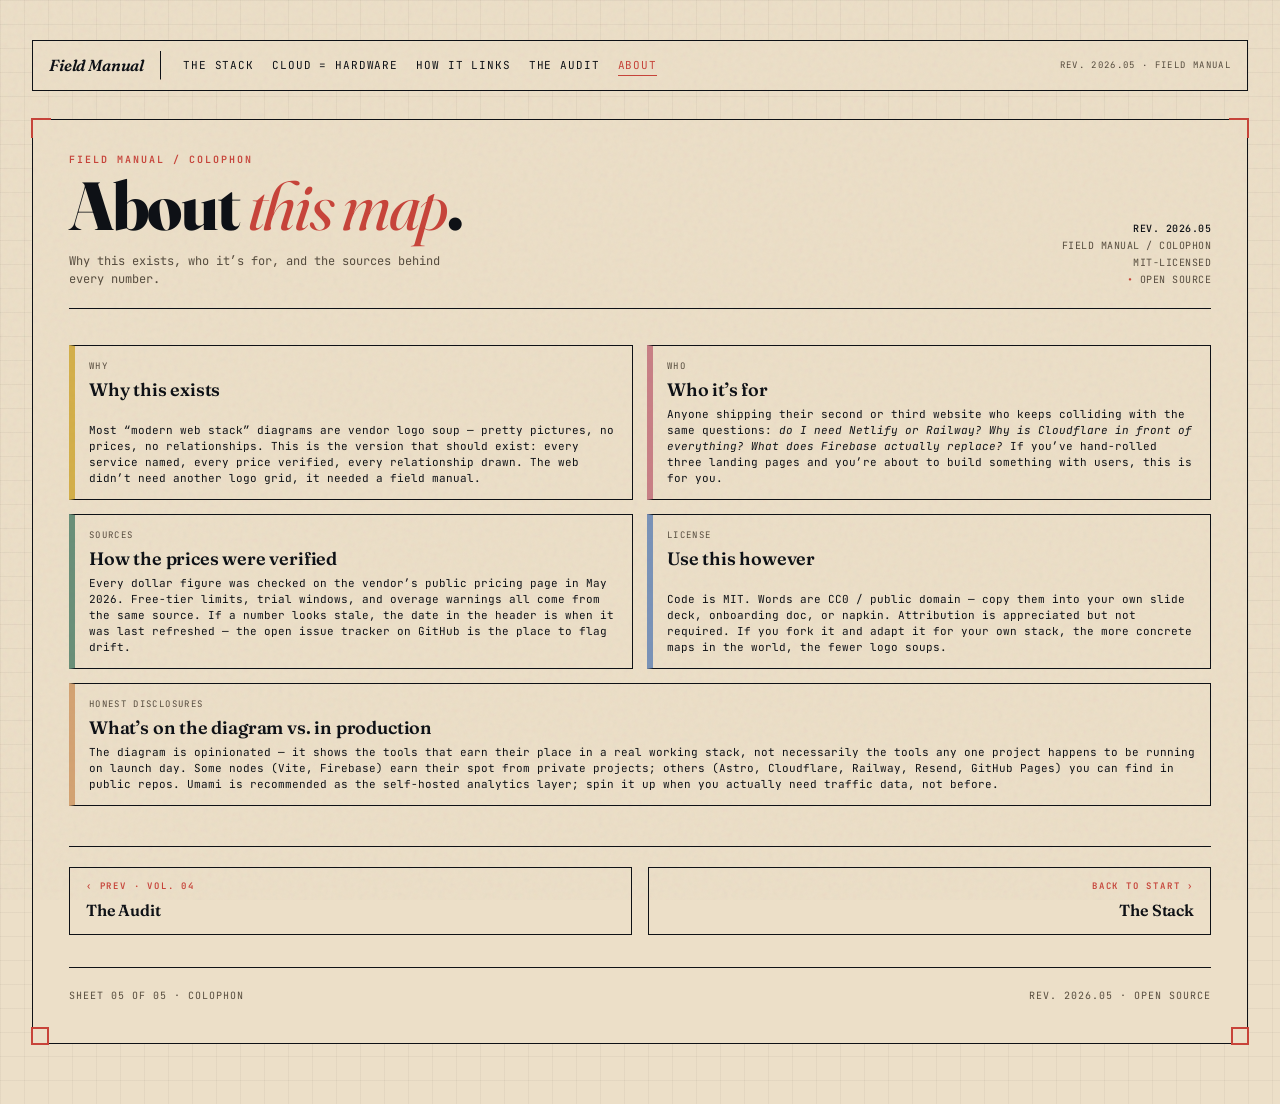
==== about.html @ e51c0135 "Initial commit: web stack field manual Five-page static site mapping the modern web stack — 14 tools" ====
<!DOCTYPE html>
<html lang="en">
<head>
<meta charset="UTF-8">
<meta name="viewport" content="width=device-width, initial-scale=1.0">
<title>About &mdash; A Field Manual</title>
<meta name="description" content="Why this stack map exists, who it's for, how the numbers were checked, and what's aspirational vs. shipped.">
<link rel="canonical" href="https://flintomm.github.io/web-stack/about.html">
<link rel="icon" href="assets/favicon.svg" type="image/svg+xml">
<meta name="theme-color" content="#ecdfc8">
<meta property="og:type" content="website">
<meta property="og:site_name" content="The Stack">
<meta property="og:title" content="About — The Stack">
<meta property="og:description" content="Why this stack map exists, who it's for, how the numbers were checked, and what's aspirational vs. shipped.">
<meta property="og:url" content="https://flintomm.github.io/web-stack/about.html">
<meta property="og:image" content="https://flintomm.github.io/web-stack/assets/og-image.png">
<meta property="og:image:width" content="1200">
<meta property="og:image:height" content="630">
<meta name="twitter:card" content="summary_large_image">
<meta name="twitter:title" content="About — The Stack">
<meta name="twitter:description" content="Why this stack map exists, who it's for, and how the numbers were checked.">
<meta name="twitter:image" content="https://flintomm.github.io/web-stack/assets/og-image.png">
<link rel="preconnect" href="https://fonts.googleapis.com">
<link rel="preconnect" href="https://fonts.gstatic.com" crossorigin>
<link href="https://fonts.googleapis.com/css2?family=Fraunces:opsz,wght@9..144,400;9..144,600;9..144,800&family=JetBrains+Mono:wght@300;400;500;600&display=swap" rel="stylesheet">
<link rel="stylesheet" href="assets/style.css">
</head>
<body>

<nav class="site-nav">
  <a href="index.html" class="brand">Field Manual</a>
  <a href="index.html">The Stack</a>
  <a href="hardware.html">Cloud = Hardware</a>
  <a href="flow.html">How It Links</a>
  <a href="audit.html">The Audit</a>
  <a href="about.html" class="current" aria-current="page">About</a>
  <span class="nav-spacer"></span>
  <span class="nav-meta">REV. 2026.05 &middot; FIELD MANUAL</span>
</nav>

<div class="frame">
  <span class="corner-bl"></span>
  <span class="corner-br"></span>

  <header class="header">
    <div class="title-block">
      <div class="eyebrow">Field Manual / Colophon</div>
      <h1>About <em>this map</em>.</h1>
      <p class="subtitle">Why this exists, who it&rsquo;s for, and the sources behind every number.</p>
    </div>
    <div class="meta">
      <strong>REV. 2026.05</strong><br>
      FIELD MANUAL / COLOPHON<br>
      MIT-LICENSED<br>
      <span style="color: var(--accent);">&bull;</span> OPEN SOURCE
    </div>
  </header>

  <div class="diagram">

    <div class="node span-6" data-cat="build">
      <span class="node-tag">Why</span>
      <span class="node-name">Why this exists</span>
      <p class="node-desc">Most &ldquo;modern web stack&rdquo; diagrams are vendor logo soup &mdash; pretty pictures, no prices, no relationships. This is the version that should exist: every service named, every price verified, every relationship drawn. The web didn&rsquo;t need another logo grid, it needed a field manual.</p>
    </div>

    <div class="node span-6" data-cat="ops">
      <span class="node-tag">Who</span>
      <span class="node-name">Who it&rsquo;s for</span>
      <p class="node-desc">Anyone shipping their second or third website who keeps colliding with the same questions: <em>do I need Netlify or Railway? Why is Cloudflare in front of everything? What does Firebase actually replace?</em> If you&rsquo;ve hand-rolled three landing pages and you&rsquo;re about to build something with users, this is for you.</p>
    </div>

    <div class="node span-6" data-cat="data">
      <span class="node-tag">Sources</span>
      <span class="node-name">How the prices were verified</span>
      <p class="node-desc">Every dollar figure was checked on the vendor&rsquo;s public pricing page in May 2026. Free-tier limits, trial windows, and overage warnings all come from the same source. If a number looks stale, the date in the header is when it was last refreshed &mdash; the open issue tracker on GitHub is the place to flag drift.</p>
    </div>

    <div class="node span-6" data-cat="edge">
      <span class="node-tag">License</span>
      <span class="node-name">Use this however</span>
      <p class="node-desc">Code is MIT. Words are CC0 / public domain &mdash; copy them into your own slide deck, onboarding doc, or napkin. Attribution is appreciated but not required. If you fork it and adapt it for your own stack, the more concrete maps in the world, the fewer logo soups.</p>
    </div>

    <div class="node span-12" data-cat="host">
      <span class="node-tag">Honest disclosures</span>
      <span class="node-name">What&rsquo;s on the diagram vs. in production</span>
      <p class="node-desc">The diagram is opinionated &mdash; it shows the tools that earn their place in a real working stack, not necessarily the tools any one project happens to be running on launch day. Some nodes (Vite, Firebase) earn their spot from private projects; others (Astro, Cloudflare, Railway, Resend, GitHub Pages) you can find in public repos. Umami is recommended as the self-hosted analytics layer; spin it up when you actually need traffic data, not before.</p>
    </div>

  </div>

  <nav class="volume-nav" aria-label="Field manual navigation">
    <a class="vn-prev" href="audit.html">
      <span class="vn-dir">&lsaquo; Prev &middot; Vol. 04</span>
      <span class="vn-title">The Audit</span>
    </a>
    <a class="vn-next" href="index.html">
      <span class="vn-dir">Back to start &rsaquo;</span>
      <span class="vn-title">The Stack</span>
    </a>
  </nav>

  <footer class="footer">
    <span>SHEET 05 OF 05 &middot; COLOPHON</span>
    <span>REV. 2026.05 &middot; OPEN SOURCE</span>
  </footer>

</div>

</body>
</html>
---- assets/style.css ----
:root {
    --ink: #0e1116;
    --paper: #ecdfc8;
    --paper-2: #e3d4b8;
    --accent: #c8443a;
    --accent-2: #1f3a5f;
    --line: #0e1116;
    --muted: #564c3e;
  }

  * { box-sizing: border-box; margin: 0; padding: 0; }

  html, body {
    background: var(--paper);
    color: var(--ink);
    font-family: 'JetBrains Mono', monospace;
    font-size: 13px;
    line-height: 1.5;
    overflow-x: hidden;
  }

  body {
    background-image:
      linear-gradient(rgba(14, 17, 22, 0.04) 1px, transparent 1px),
      linear-gradient(90deg, rgba(14, 17, 22, 0.04) 1px, transparent 1px);
    background-size: 24px 24px;
    min-height: 100vh;
    padding: 40px 32px 60px;
    position: relative;
  }

  /* paper grain */
  body::before {
    content: '';
    position: fixed;
    inset: 0;
    background-image: url("data:image/svg+xml,%3Csvg viewBox='0 0 200 200' xmlns='http://www.w3.org/2000/svg'%3E%3Cfilter id='n'%3E%3CfeTurbulence type='fractalNoise' baseFrequency='0.9' numOctaves='3' stitchTiles='stitch'/%3E%3C/filter%3E%3Crect width='100%25' height='100%25' filter='url(%23n)' opacity='0.5'/%3E%3C/svg%3E");
    opacity: 0.12;
    pointer-events: none;
    mix-blend-mode: multiply;
    z-index: 100;
  }

  .frame {
    max-width: 1280px;
    margin: 0 auto;
    border: 1.5px solid var(--ink);
    background: var(--paper);
    position: relative;
    padding: 32px 36px 40px;
  }

  /* corner brackets */
  .frame::before, .frame::after,
  .frame > .corner-bl, .frame > .corner-br {
    content: '';
    position: absolute;
    width: 18px;
    height: 18px;
    border: 2px solid var(--accent);
  }
  .frame::before { top: -2px; left: -2px; border-right: none; border-bottom: none; }
  .frame::after { top: -2px; right: -2px; border-left: none; border-bottom: none; }
  .corner-bl { bottom: -2px; left: -2px; border-right: none; border-top: none; }
  .corner-br { bottom: -2px; right: -2px; border-left: none; border-top: none; }

  /* header */
  .header {
    display: grid;
    grid-template-columns: 1fr auto;
    align-items: end;
    gap: 24px;
    border-bottom: 1.5px solid var(--ink);
    padding-bottom: 20px;
    margin-bottom: 36px;
  }

  .title-block {
    display: flex;
    flex-direction: column;
    gap: 6px;
  }

  .eyebrow {
    font-size: 10px;
    letter-spacing: 0.2em;
    text-transform: uppercase;
    color: var(--accent);
    font-weight: 600;
  }

  h1 {
    font-family: 'Fraunces', serif;
    font-weight: 800;
    font-size: clamp(38px, 5.5vw, 68px);
    line-height: 0.95;
    letter-spacing: -0.02em;
    font-variation-settings: "opsz" 144;
  }

  h1 em {
    font-style: italic;
    font-weight: 400;
    color: var(--accent);
  }

  .subtitle {
    font-size: 12px;
    color: var(--muted);
    margin-top: 8px;
    max-width: 56ch;
  }

  .meta {
    text-align: right;
    font-size: 10px;
    line-height: 1.7;
    color: var(--muted);
    letter-spacing: 0.05em;
  }

  .meta strong { color: var(--ink); font-weight: 500; }

  /* legend */
  .legend {
    display: flex;
    flex-wrap: wrap;
    gap: 18px;
    font-size: 10px;
    letter-spacing: 0.08em;
    text-transform: uppercase;
    margin-bottom: 28px;
    color: var(--muted);
  }

  .legend-item {
    display: flex;
    align-items: center;
    gap: 8px;
  }

  .swatch {
    width: 12px;
    height: 12px;
    border: 1.5px solid var(--ink);
  }
  .sw-build { background: #f4e4a8; }
  .sw-host { background: #d4a373; }
  .sw-data { background: #95b8a3; }
  .sw-edge { background: #b8c5d6; }
  .sw-ops { background: #e8b4b8; }

  /* the diagram */
  .diagram {
    position: relative;
    display: grid;
    grid-template-columns: repeat(12, 1fr);
    gap: 14px;
    margin-bottom: 32px;
  }

  .layer-label {
    grid-column: 1 / -1;
    display: flex;
    align-items: center;
    gap: 12px;
    font-size: 10px;
    letter-spacing: 0.2em;
    text-transform: uppercase;
    color: var(--ink);
    font-weight: 500;
    margin-top: 16px;
    margin-bottom: 4px;
  }

  .layer-label:first-child { margin-top: 0; }

  .layer-num {
    display: inline-block;
    width: 22px;
    height: 22px;
    border: 1.5px solid var(--ink);
    text-align: center;
    line-height: 19px;
    font-size: 11px;
    background: var(--ink);
    color: var(--paper);
    font-weight: 600;
  }

  .layer-line {
    flex: 1;
    height: 1px;
    background: var(--ink);
    opacity: 0.3;
  }

  /* node cards */
  .node {
    border: 1.5px solid var(--ink);
    background: var(--paper);
    padding: 14px 14px 12px;
    display: flex;
    flex-direction: column;
    gap: 8px;
    position: relative;
    transition: transform 0.2s ease, box-shadow 0.2s ease;
    min-height: 110px;
  }

  .node:has(.node-price) {
    min-height: 200px;
  }

  .node:hover {
    transform: translate(-2px, -2px);
    box-shadow: 4px 4px 0 var(--ink);
    z-index: 5;
  }

  .node-name {
    font-family: 'Fraunces', serif;
    font-size: 18px;
    font-weight: 600;
    line-height: 1;
    letter-spacing: -0.01em;
  }

  .node-tag {
    font-size: 9px;
    letter-spacing: 0.15em;
    text-transform: uppercase;
    color: var(--muted);
  }

  .node-desc {
    font-size: 11px;
    line-height: 1.45;
    color: var(--ink);
    margin-top: auto;
  }

  .node-num {
    position: absolute;
    top: -1px;
    right: -1px;
    background: var(--ink);
    color: var(--paper);
    font-size: 9px;
    padding: 2px 6px;
    letter-spacing: 0.1em;
    font-weight: 500;
  }

  /* translation badge — "this is just a ___" */
  .node-trans {
    margin-top: 6px;
    padding-top: 8px;
    border-top: 1px dashed rgba(14, 17, 22, 0.25);
    display: flex;
    align-items: baseline;
    gap: 6px;
    font-size: 10px;
    line-height: 1.35;
  }

  .node-trans-label {
    font-family: 'JetBrains Mono', monospace;
    font-size: 8px;
    letter-spacing: 0.15em;
    text-transform: uppercase;
    color: var(--accent);
    font-weight: 600;
    white-space: nowrap;
  }

  .node-trans-text {
    font-family: 'Fraunces', serif;
    font-style: italic;
    font-size: 12px;
    color: var(--ink);
    line-height: 1.3;
  }

  /* pricing strip on node card */
  .node-price {
    margin-top: 8px;
    padding: 6px 8px;
    background: rgba(14, 17, 22, 0.04);
    border: 1px solid rgba(14, 17, 22, 0.18);
    display: grid;
    grid-template-columns: auto 1fr;
    gap: 6px 10px;
    font-size: 9.5px;
    line-height: 1.4;
  }

  .node-price-label {
    font-family: 'JetBrains Mono', monospace;
    font-size: 8px;
    letter-spacing: 0.12em;
    text-transform: uppercase;
    color: var(--muted);
    font-weight: 600;
    white-space: nowrap;
  }

  .node-price-val {
    font-family: 'JetBrains Mono', monospace;
    font-size: 10px;
    color: var(--ink);
    font-weight: 500;
  }

  .node-price-val strong {
    color: var(--accent);
    font-weight: 600;
  }

  /* category coloring — left border accent */
  .node[data-cat="build"] { border-left: 6px solid #d4b04a; }
  .node[data-cat="host"]  { border-left: 6px solid #d4a373; }
  .node[data-cat="data"]  { border-left: 6px solid #6a9079; }
  .node[data-cat="edge"]  { border-left: 6px solid #7a93b8; }
  .node[data-cat="ops"]   { border-left: 6px solid #c98086; }

  /* grid placements */
  .span-3 { grid-column: span 3; }
  .span-4 { grid-column: span 4; }
  .span-6 { grid-column: span 6; }
  .span-12 { grid-column: 1 / -1; }

  /* flow section */
  .flow-section {
    margin-top: 48px;
    padding-top: 32px;
    border-top: 1.5px solid var(--ink);
  }

  /* === ROSETTA / TRANSLATION SECTION === */
  .rosetta {
    margin-top: 48px;
    padding-top: 32px;
    border-top: 1.5px solid var(--ink);
    position: relative;
  }

  .rosetta-head {
    display: flex;
    align-items: baseline;
    justify-content: space-between;
    gap: 24px;
    margin-bottom: 6px;
    flex-wrap: wrap;
  }

  .rosetta-title {
    font-family: 'Fraunces', serif;
    font-size: 28px;
    font-weight: 600;
    letter-spacing: -0.01em;
    line-height: 1.05;
  }

  .rosetta-title em {
    font-style: italic;
    color: var(--accent);
  }

  .rosetta-stamp {
    border: 1.5px solid var(--accent);
    color: var(--accent);
    padding: 4px 10px;
    font-size: 9px;
    letter-spacing: 0.2em;
    transform: rotate(-2deg);
    font-weight: 600;
    align-self: flex-start;
  }

  .rosetta-sub {
    font-size: 11px;
    color: var(--muted);
    margin-bottom: 24px;
    max-width: 70ch;
    line-height: 1.55;
  }

  .rosetta-sub strong {
    color: var(--ink);
    font-weight: 500;
  }

  /* === HARDWARE RENTAL LADDER === */
  .ladder {
    margin: 28px 0 32px;
    border: 1.5px solid var(--ink);
    background: var(--paper);
    overflow-x: auto;
  }

  .ladder-head {
    background: var(--ink);
    color: var(--paper);
    padding: 10px 16px;
    display: flex;
    justify-content: space-between;
    align-items: baseline;
    font-size: 10px;
    letter-spacing: 0.2em;
    text-transform: uppercase;
    font-weight: 600;
    gap: 16px;
    flex-wrap: wrap;
  }

  .ladder-head em {
    font-family: 'Fraunces', serif;
    font-style: italic;
    color: var(--accent);
    text-transform: none;
    letter-spacing: 0;
    font-size: 14px;
    font-weight: 400;
  }

  .ladder-table {
    width: 100%;
    min-width: 720px;
    border-collapse: collapse;
    font-size: 11px;
  }

  .ladder-table th,
  .ladder-table td {
    padding: 12px 14px;
    text-align: left;
    border-right: 1px solid rgba(14, 17, 22, 0.15);
    border-bottom: 1px solid rgba(14, 17, 22, 0.15);
    vertical-align: middle;
  }

  .ladder-table th:last-child,
  .ladder-table td:last-child {
    border-right: none;
  }

  .ladder-table tr:last-child td {
    border-bottom: none;
  }

  .ladder-table thead th {
    background: rgba(14, 17, 22, 0.05);
    font-family: 'JetBrains Mono', monospace;
    font-size: 9px;
    letter-spacing: 0.15em;
    text-transform: uppercase;
    font-weight: 600;
    color: var(--muted);
    padding: 10px 14px;
  }

  .ladder-table thead th.tier {
    width: 16%;
  }

  .ladder-table tbody th {
    font-family: 'Fraunces', serif;
    font-size: 16px;
    font-weight: 600;
    background: rgba(200, 68, 58, 0.04);
    color: var(--ink);
    letter-spacing: -0.01em;
    width: 16%;
  }

  .ladder-table tbody th .tier-sub {
    display: block;
    font-family: 'JetBrains Mono', monospace;
    font-size: 9px;
    font-weight: 400;
    color: var(--muted);
    letter-spacing: 0.1em;
    text-transform: uppercase;
    margin-top: 2px;
  }

  /* hardware part chips */
  .part {
    display: inline-flex;
    align-items: center;
    gap: 4px;
    padding: 3px 8px;
    margin: 2px 3px 2px 0;
    border: 1.5px solid var(--ink);
    font-family: 'JetBrains Mono', monospace;
    font-size: 10px;
    font-weight: 500;
    background: var(--paper);
    white-space: nowrap;
    line-height: 1.2;
  }

  .part::before {
    font-weight: 700;
    margin-right: 2px;
    opacity: 0.85;
  }

  .part.rented {
    background: var(--accent);
    color: var(--paper);
    border-color: var(--accent);
  }
  .part.rented::before { content: '▮ '; }

  .part.managed {
    background: #f4e4a8;
    color: var(--ink);
  }
  .part.managed::before { content: '◇ '; }

  .part.yours {
    background: rgba(14, 17, 22, 0.04);
    color: var(--muted);
    border-style: dashed;
  }

  .ladder-legend {
    display: flex;
    gap: 16px;
    flex-wrap: wrap;
    padding: 10px 16px;
    border-top: 1px solid rgba(14, 17, 22, 0.15);
    background: rgba(14, 17, 22, 0.02);
    font-size: 9px;
    letter-spacing: 0.1em;
    text-transform: uppercase;
    color: var(--muted);
    align-items: center;
  }

  .ladder-legend .leg {
    display: flex;
    align-items: center;
    gap: 6px;
  }

  .ladder-legend .leg .part {
    margin: 0;
  }

  .ladder-note {
    padding: 12px 16px;
    font-size: 11px;
    line-height: 1.5;
    color: var(--ink);
    border-top: 1.5px solid var(--ink);
    background: rgba(200, 68, 58, 0.04);
  }

  .ladder-note strong {
    font-family: 'Fraunces', serif;
    font-style: italic;
    font-weight: 600;
    color: var(--accent);
  }

  @media (max-width: 720px) {
    .ladder { font-size: 10px; }
    .part { font-size: 9px; padding: 2px 6px; }
  }

  .rosetta-grid {
    display: grid;
    grid-template-columns: 1fr auto 1fr;
    gap: 0;
    border: 1.5px solid var(--ink);
    background: var(--paper);
  }

  .rosetta-row {
    display: contents;
  }

  .rosetta-cell {
    padding: 14px 18px;
    border-bottom: 1px solid rgba(14, 17, 22, 0.15);
    display: flex;
    flex-direction: column;
    gap: 3px;
    justify-content: center;
  }

  .rosetta-row:last-child .rosetta-cell {
    border-bottom: none;
  }

  .rosetta-cell.cloud {
    background: rgba(14, 17, 22, 0.03);
  }

  .rosetta-cell.local {
    background: rgba(200, 68, 58, 0.05);
  }

  .rosetta-cell.bridge {
    border-left: 1px solid rgba(14, 17, 22, 0.15);
    border-right: 1px solid rgba(14, 17, 22, 0.15);
    padding: 14px 16px;
    align-items: center;
    justify-content: center;
    color: var(--accent);
    font-size: 18px;
    font-family: 'Fraunces', serif;
    min-width: 60px;
  }

  .rcell-label {
    font-size: 9px;
    letter-spacing: 0.15em;
    text-transform: uppercase;
    color: var(--muted);
    font-weight: 500;
  }

  .rcell-name {
    font-family: 'Fraunces', serif;
    font-size: 16px;
    font-weight: 600;
    line-height: 1.15;
    letter-spacing: -0.01em;
  }

  .rcell-name em {
    font-style: italic;
    font-weight: 400;
    color: var(--accent);
  }

  .rcell-note {
    font-size: 10px;
    color: var(--muted);
    line-height: 1.4;
    margin-top: 2px;
  }

  .rosetta-header-row {
    display: contents;
  }

  .rosetta-header-row .rosetta-cell {
    background: var(--ink);
    color: var(--paper);
    padding: 10px 18px;
    font-size: 10px;
    letter-spacing: 0.2em;
    text-transform: uppercase;
    font-weight: 600;
    flex-direction: row;
    align-items: center;
    gap: 8px;
    border-bottom: none;
  }

  .rosetta-header-row .rosetta-cell.bridge {
    background: var(--ink);
    color: var(--accent);
    font-size: 12px;
  }

  /* === REQUEST LIFECYCLE STRIP === */
  .lifecycle {
    margin-top: 40px;
    padding: 24px 0 0;
    border-top: 1.5px dashed rgba(14, 17, 22, 0.4);
  }

  .lifecycle-title {
    font-family: 'Fraunces', serif;
    font-size: 20px;
    font-weight: 600;
    margin-bottom: 4px;
    letter-spacing: -0.01em;
  }

  .lifecycle-title em {
    font-style: italic;
    color: var(--accent);
  }

  .lifecycle-sub {
    font-size: 10px;
    color: var(--muted);
    margin-bottom: 22px;
    letter-spacing: 0.05em;
    text-transform: uppercase;
  }

  .lifecycle-strip {
    display: grid;
    grid-template-columns: repeat(6, 1fr);
    gap: 8px;
    position: relative;
  }

  .step {
    border: 1.5px solid var(--ink);
    padding: 14px 12px 12px;
    background: var(--paper);
    position: relative;
    display: flex;
    flex-direction: column;
    gap: 6px;
    min-height: 140px;
  }

  .step-num {
    font-family: 'JetBrains Mono', monospace;
    font-size: 10px;
    letter-spacing: 0.2em;
    color: var(--accent);
    font-weight: 600;
  }

  .step-title {
    font-family: 'Fraunces', serif;
    font-size: 14px;
    font-weight: 600;
    line-height: 1.15;
    letter-spacing: -0.01em;
  }

  .step-desc {
    font-size: 10px;
    line-height: 1.4;
    color: var(--ink);
    margin-top: 2px;
  }

  .step-analog {
    margin-top: auto;
    padding-top: 8px;
    border-top: 1px dashed rgba(14, 17, 22, 0.25);
    font-family: 'Fraunces', serif;
    font-style: italic;
    font-size: 10px;
    line-height: 1.35;
    color: var(--muted);
  }

  .step-arrow {
    position: absolute;
    right: -10px;
    top: 50%;
    transform: translateY(-50%);
    width: 16px;
    height: 16px;
    background: var(--paper);
    border: 1.5px solid var(--ink);
    border-radius: 50%;
    display: flex;
    align-items: center;
    justify-content: center;
    z-index: 2;
    font-size: 10px;
    color: var(--accent);
    font-weight: 700;
  }

  .step:last-child .step-arrow { display: none; }

  @media (max-width: 1000px) {
    .lifecycle-strip { grid-template-columns: repeat(3, 1fr); }
    .step:nth-child(3) .step-arrow { display: none; }
  }
  @media (max-width: 600px) {
    .lifecycle-strip { grid-template-columns: 1fr; }
    .step-arrow { display: none !important; }
    .rosetta-grid { grid-template-columns: 1fr; }
    .rosetta-cell.bridge {
      border-left: none;
      border-right: none;
      border-top: 1px solid rgba(14, 17, 22, 0.15);
      border-bottom: 1px solid rgba(14, 17, 22, 0.15);
    }
    .rosetta-header-row { display: none; }
  }

  .flow-title {
    font-family: 'Fraunces', serif;
    font-size: 24px;
    font-weight: 600;
    margin-bottom: 6px;
    letter-spacing: -0.01em;
  }

  .flow-title em {
    font-style: italic;
    color: var(--accent);
  }

  .flow-sub {
    font-size: 11px;
    color: var(--muted);
    margin-bottom: 28px;
    letter-spacing: 0.02em;
  }

  .flow-diagram {
    position: relative;
    overflow-x: auto;
    padding: 8px 0;
  }

  .flow-svg {
    width: 100%;
    min-width: 720px;
    height: auto;
    display: block;
  }

  /* footnotes */
  .footnotes {
    margin-top: 40px;
    padding-top: 24px;
    border-top: 1.5px solid var(--ink);
    display: grid;
    grid-template-columns: repeat(3, 1fr);
    gap: 24px;
    font-size: 11px;
  }

  .fn {
    display: flex;
    flex-direction: column;
    gap: 6px;
  }

  .fn-label {
    font-size: 9px;
    letter-spacing: 0.2em;
    text-transform: uppercase;
    color: var(--accent);
    font-weight: 600;
  }

  .fn-text {
    color: var(--ink);
    line-height: 1.5;
  }

  .fn-text em {
    font-family: 'Fraunces', serif;
    font-style: italic;
    color: var(--muted);
  }

  /* === AUDIT SECTION === */
  .audit {
    margin-top: 48px;
    padding-top: 32px;
    border-top: 1.5px solid var(--ink);
  }

  .audit-head {
    display: flex;
    align-items: baseline;
    justify-content: space-between;
    gap: 24px;
    margin-bottom: 6px;
    flex-wrap: wrap;
  }

  .audit-title {
    font-family: 'Fraunces', serif;
    font-size: 28px;
    font-weight: 600;
    letter-spacing: -0.01em;
    line-height: 1.05;
  }

  .audit-title em {
    font-style: italic;
    color: var(--accent);
  }

  .audit-stamp {
    border: 1.5px solid var(--ink);
    background: var(--ink);
    color: var(--paper);
    padding: 4px 10px;
    font-size: 9px;
    letter-spacing: 0.2em;
    font-weight: 600;
  }

  .audit-sub {
    font-size: 11px;
    color: var(--muted);
    margin-bottom: 28px;
    max-width: 70ch;
    line-height: 1.55;
  }

  /* total cost callout */
  .audit-total {
    border: 2px solid var(--accent);
    padding: 18px 22px;
    margin-bottom: 32px;
    display: grid;
    grid-template-columns: auto 1fr;
    gap: 14px 24px;
    align-items: baseline;
    background: rgba(200, 68, 58, 0.04);
  }

  .audit-total-label {
    font-family: 'JetBrains Mono', monospace;
    font-size: 9px;
    letter-spacing: 0.2em;
    text-transform: uppercase;
    color: var(--accent);
    font-weight: 600;
  }

  .audit-total-val {
    font-family: 'Fraunces', serif;
    font-size: 28px;
    font-weight: 600;
    letter-spacing: -0.02em;
    line-height: 1;
  }

  .audit-total-note {
    grid-column: 1 / -1;
    font-size: 11px;
    color: var(--muted);
    line-height: 1.5;
    border-top: 1px dashed rgba(200, 68, 58, 0.4);
    padding-top: 10px;
  }

  .audit-total-note em {
    font-family: 'Fraunces', serif;
    font-style: italic;
    color: var(--ink);
  }

  /* overlap diagram */
  .overlap-section {
    margin-bottom: 36px;
  }

  .audit-h3 {
    font-family: 'Fraunces', serif;
    font-size: 18px;
    font-weight: 600;
    margin-bottom: 6px;
    letter-spacing: -0.01em;
  }

  .audit-h3 em {
    font-style: italic;
    color: var(--accent);
  }

  .audit-h3-sub {
    font-size: 10px;
    color: var(--muted);
    margin-bottom: 16px;
    letter-spacing: 0.05em;
    text-transform: uppercase;
  }

  .overlap-list {
    display: grid;
    gap: 14px;
  }

  .overlap-card {
    border: 1.5px solid var(--ink);
    padding: 14px 18px;
    background: var(--paper);
    display: grid;
    grid-template-columns: 1fr auto;
    gap: 8px 16px;
    align-items: start;
  }

  .overlap-tools {
    font-family: 'Fraunces', serif;
    font-size: 16px;
    font-weight: 600;
    letter-spacing: -0.01em;
  }

  .overlap-tools span.vs {
    color: var(--accent);
    font-style: italic;
    font-weight: 400;
    margin: 0 6px;
  }

  .overlap-severity {
    font-family: 'JetBrains Mono', monospace;
    font-size: 8px;
    letter-spacing: 0.15em;
    text-transform: uppercase;
    padding: 3px 8px;
    border: 1.5px solid var(--ink);
    font-weight: 600;
    align-self: start;
    white-space: nowrap;
  }

  .overlap-severity.low { background: #f4e4a8; color: var(--ink); }
  .overlap-severity.med { background: #d4a373; color: var(--ink); }
  .overlap-severity.high { background: var(--accent); color: var(--paper); border-color: var(--accent); }

  .overlap-desc {
    grid-column: 1 / -1;
    font-size: 11px;
    line-height: 1.55;
    color: var(--ink);
  }

  .overlap-desc strong {
    color: var(--accent);
    font-weight: 600;
  }

  .overlap-verdict {
    grid-column: 1 / -1;
    font-family: 'Fraunces', serif;
    font-style: italic;
    font-size: 12px;
    color: var(--muted);
    border-top: 1px dashed rgba(14, 17, 22, 0.2);
    padding-top: 8px;
    margin-top: 4px;
  }

  /* gaps grid */
  .gaps-grid {
    display: grid;
    grid-template-columns: repeat(3, 1fr);
    gap: 14px;
  }

  .gap-card {
    border: 1.5px dashed var(--ink);
    padding: 14px 16px;
    background: rgba(14, 17, 22, 0.02);
    display: flex;
    flex-direction: column;
    gap: 4px;
  }

  .gap-tag {
    font-family: 'JetBrains Mono', monospace;
    font-size: 9px;
    letter-spacing: 0.15em;
    text-transform: uppercase;
    color: var(--accent);
    font-weight: 600;
  }

  .gap-name {
    font-family: 'Fraunces', serif;
    font-size: 16px;
    font-weight: 600;
    line-height: 1.15;
  }

  .gap-desc {
    font-size: 10.5px;
    line-height: 1.45;
    color: var(--ink);
    margin-top: 2px;
  }

  .gap-pick {
    margin-top: auto;
    padding-top: 8px;
    font-size: 10px;
    color: var(--muted);
    line-height: 1.4;
    border-top: 1px dashed rgba(14, 17, 22, 0.2);
  }

  .gap-pick strong {
    color: var(--ink);
    font-weight: 600;
  }

  @media (max-width: 880px) {
    .gaps-grid { grid-template-columns: 1fr; }
    .audit-total { grid-template-columns: 1fr; }
  }

  /* responsive */
  @media (max-width: 880px) {
    body { padding: 20px 12px 40px; }
    .frame { padding: 24px 18px 28px; }
    .header { grid-template-columns: 1fr; }
    .meta { text-align: left; }
    .span-3, .span-4, .span-6 { grid-column: span 6; }
    .footnotes { grid-template-columns: 1fr; }
  }

  @media (max-width: 520px) {
    .span-3, .span-4, .span-6 { grid-column: 1 / -1; }
    h1 { font-size: 36px; }
  }

  /* subtle entrance */
  .node {
    opacity: 0;
    animation: fadeUp 0.5s ease forwards;
  }
  @keyframes fadeUp {
    from { opacity: 0; transform: translateY(8px); }
    to { opacity: 1; transform: translateY(0); }
  }
  .node:nth-child(2)  { animation-delay: 0.05s; }
  .node:nth-child(3)  { animation-delay: 0.10s; }
  .node:nth-child(4)  { animation-delay: 0.15s; }
  .node:nth-child(5)  { animation-delay: 0.20s; }
  .node:nth-child(6)  { animation-delay: 0.25s; }
  .node:nth-child(7)  { animation-delay: 0.30s; }
  .node:nth-child(8)  { animation-delay: 0.35s; }
  .node:nth-child(9)  { animation-delay: 0.40s; }
  .node:nth-child(10) { animation-delay: 0.45s; }
  .node:nth-child(11) { animation-delay: 0.50s; }
  .node:nth-child(12) { animation-delay: 0.55s; }
  .node:nth-child(13) { animation-delay: 0.60s; }

  /* === SITE NAV (added for multi-page split) === */
  .site-nav {
    border: 1.5px solid var(--ink);
    background: var(--paper);
    margin: 0 auto 28px;
    max-width: 1280px;
    padding: 10px 16px;
    display: flex;
    align-items: center;
    gap: 18px;
    flex-wrap: wrap;
    font-size: 11px;
    letter-spacing: 0.08em;
    text-transform: uppercase;
  }
  .site-nav .brand {
    font-family: 'Fraunces', serif;
    font-style: italic;
    font-size: 16px;
    font-weight: 600;
    text-transform: none;
    letter-spacing: -0.01em;
    color: var(--ink);
    text-decoration: none;
    border-right: 1.5px solid var(--ink);
    padding-right: 16px;
    margin-right: 4px;
  }
  .site-nav a {
    color: var(--ink);
    text-decoration: none;
    border-bottom: 1.5px solid transparent;
    padding: 2px 0;
    transition: border-color 0.15s ease;
  }
  .site-nav a:hover { border-color: var(--accent); }
  .site-nav a.current {
    color: var(--accent);
    border-color: var(--accent);
  }
  .site-nav .nav-spacer { flex: 1; }
  .site-nav .nav-meta {
    color: var(--muted);
    font-size: 9px;
    letter-spacing: 0.15em;
  }

  /* === SHARED: private-repo annotation === */
  .node-private {
    color: var(--muted);
    font-style: italic;
  }

  /* === OUTBOUND LINKS inside content cards === */
  .node-name a,
  .gap-name a,
  .step-title a,
  .rcell-name a {
    color: inherit;
    text-decoration: none;
    border-bottom: 1px dotted rgba(14, 17, 22, 0.35);
    transition: color 0.15s ease, border-color 0.15s ease;
  }
  .node-name a:hover,
  .gap-name a:hover,
  .step-title a:hover,
  .rcell-name a:hover {
    color: var(--accent);
    border-color: var(--accent);
  }

  .gap-pick a,
  .overlap-desc a,
  .audit-total-note a,
  .ladder-note a,
  .rosetta-sub a,
  .rosetta-explainer a {
    color: var(--accent);
    text-decoration: none;
    border-bottom: 1px dotted rgba(200, 68, 58, 0.5);
    transition: border-color 0.15s ease;
  }
  .gap-pick a:hover,
  .overlap-desc a:hover,
  .audit-total-note a:hover,
  .ladder-note a:hover,
  .rosetta-sub a:hover,
  .rosetta-explainer a:hover {
    border-bottom-color: var(--accent);
  }

  /* === ROSETTA EXPLAINER (what is a "Rosetta layer"?) === */
  .rosetta-explainer {
    margin: 18px 0 26px;
    padding: 14px 18px;
    border: 1.5px dashed var(--accent);
    background: rgba(200, 68, 58, 0.04);
    display: flex;
    flex-direction: column;
    gap: 8px;
    max-width: 78ch;
  }
  .rosetta-explainer-label {
    font-family: 'JetBrains Mono', monospace;
    font-size: 9px;
    letter-spacing: 0.2em;
    text-transform: uppercase;
    color: var(--accent);
    font-weight: 600;
  }
  .rosetta-explainer p {
    font-size: 12px;
    line-height: 1.6;
    color: var(--ink);
  }
  .rosetta-explainer strong {
    font-weight: 600;
    color: var(--accent);
  }

  /* === VOLUME NAV (prev / next at bottom) === */
  .volume-nav {
    margin-top: 40px;
    padding-top: 20px;
    border-top: 1.5px solid var(--ink);
    display: grid;
    grid-template-columns: 1fr 1fr;
    gap: 16px;
  }
  .volume-nav a {
    display: flex;
    flex-direction: column;
    gap: 4px;
    border: 1.5px solid var(--ink);
    padding: 12px 16px;
    text-decoration: none;
    color: var(--ink);
    background: var(--paper);
    transition: transform 0.15s ease, box-shadow 0.15s ease;
  }
  .volume-nav a:hover {
    transform: translate(-2px, -2px);
    box-shadow: 4px 4px 0 var(--ink);
  }
  .volume-nav .vn-dir {
    font-family: 'JetBrains Mono', monospace;
    font-size: 9px;
    letter-spacing: 0.2em;
    text-transform: uppercase;
    color: var(--accent);
    font-weight: 600;
  }
  .volume-nav .vn-title {
    font-family: 'Fraunces', serif;
    font-size: 16px;
    font-weight: 600;
    letter-spacing: -0.01em;
  }
  .volume-nav .vn-prev { text-align: left; }
  .volume-nav .vn-next { text-align: right; }
  .volume-nav .vn-placeholder {
    border: 1.5px dashed rgba(14, 17, 22, 0.25);
    background: transparent;
  }

  /* === SHEET FOOTER (now consistent across pages) === */
  .footer {
    margin-top: 32px;
    padding-top: 20px;
    border-top: 1.5px solid var(--ink);
    display: flex;
    justify-content: space-between;
    gap: 16px;
    flex-wrap: wrap;
    font-size: 10px;
    color: var(--muted);
    letter-spacing: 0.1em;
    text-transform: uppercase;
  }

  @media (max-width: 600px) {
    .volume-nav { grid-template-columns: 1fr; }
    .volume-nav .vn-next { text-align: left; }
  }

  /* === REDUCED MOTION === */
  @media (prefers-reduced-motion: reduce) {
    .node {
      opacity: 1;
      animation: none;
    }
    .node:hover,
    .volume-nav a:hover {
      transform: none;
      box-shadow: none;
    }
    * {
      transition: none !important;
      animation: none !important;
    }
  }

  /* === PRINT === */
  @media print {
    :root {
      --paper: #fff;
      --paper-2: #fff;
      --ink: #000;
      --muted: #444;
    }
    html, body {
      background: #fff;
      color: #000;
      font-size: 10pt;
    }
    body {
      background-image: none;
      padding: 0;
    }
    body::before { display: none; }
    .site-nav,
    .volume-nav,
    .corner-bl,
    .corner-br {
      display: none;
    }
    .frame {
      max-width: none;
      border: none;
      padding: 0;
    }
    .frame::before, .frame::after { display: none; }
    .node,
    .step,
    .overlap-card,
    .gap-card,
    .ladder,
    .rosetta-grid,
    .audit-total {
      break-inside: avoid;
      page-break-inside: avoid;
    }
    .node {
      opacity: 1;
      animation: none;
      box-shadow: none !important;
      transform: none !important;
    }
    .layer-label,
    h1, h2, h3 {
      break-after: avoid;
      page-break-after: avoid;
    }
    a { color: #000; text-decoration: none; }
    a[href^="http"]::after {
      content: " <" attr(href) ">";
      font-size: 8pt;
      color: #555;
      font-family: 'JetBrains Mono', monospace;
    }
    .footer {
      border-top: 1px solid #000;
      color: #444;
    }
  }
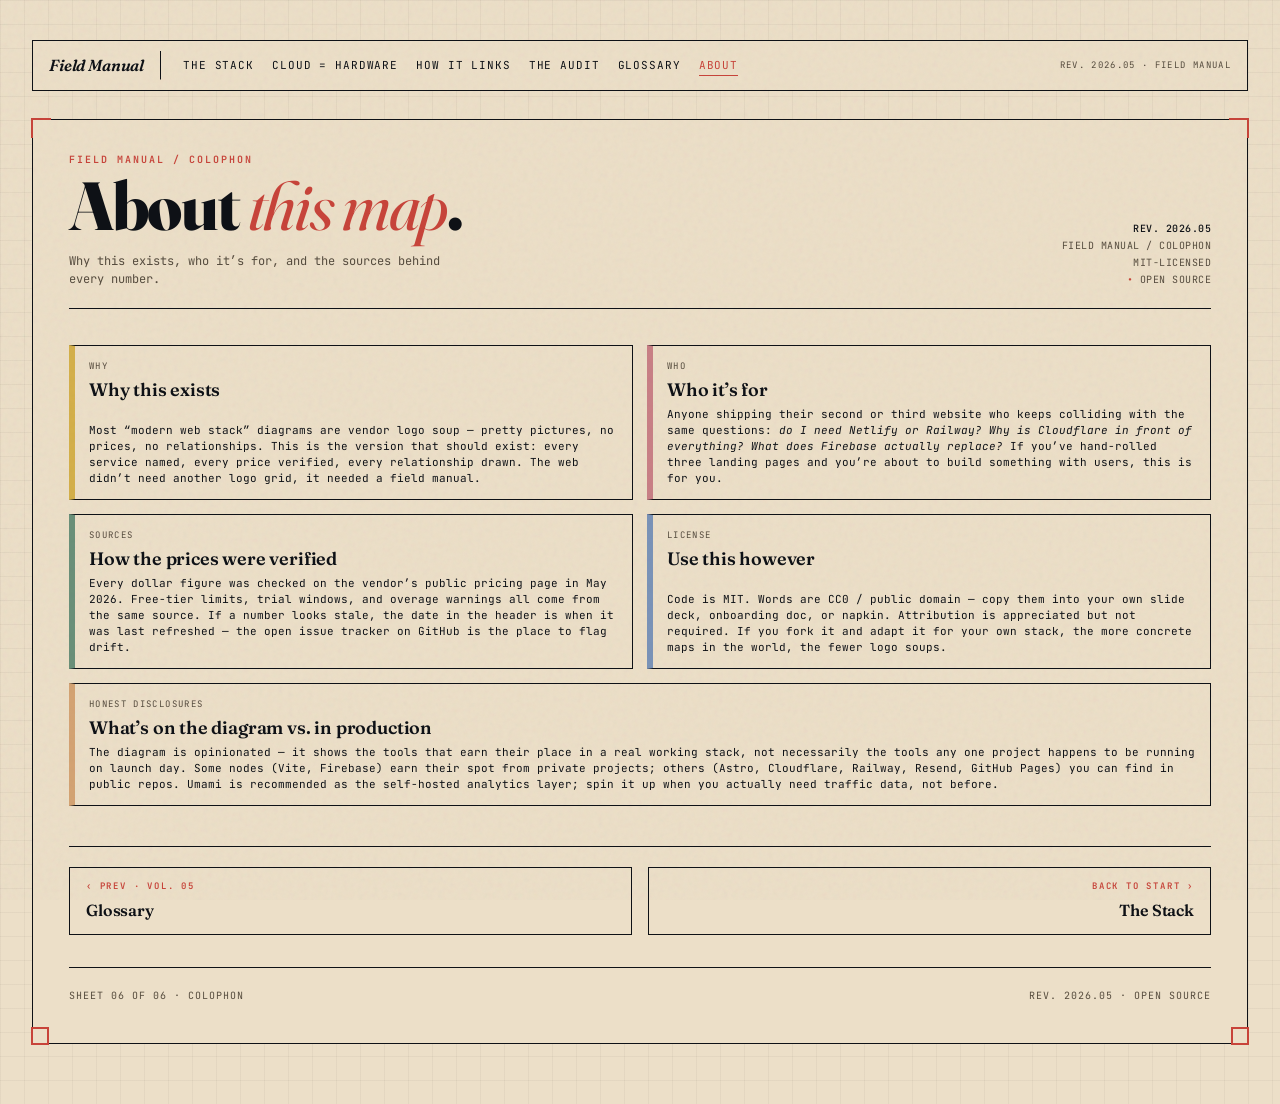
==== commit 53a093ac: "Add Vol. 05 Glossary, plain-language definitions for ~50 CS terms - New glossary.html with 8 categor" ====
--- a/about.html
+++ b/about.html
@@ -33,6 +33,7 @@
   <a href="hardware.html">Cloud = Hardware</a>
   <a href="flow.html">How It Links</a>
   <a href="audit.html">The Audit</a>
+  <a href="glossary.html">Glossary</a>
   <a href="about.html" class="current" aria-current="page">About</a>
   <span class="nav-spacer"></span>
   <span class="nav-meta">REV. 2026.05 &middot; FIELD MANUAL</span>
@@ -91,9 +92,9 @@
   </div>
 
   <nav class="volume-nav" aria-label="Field manual navigation">
-    <a class="vn-prev" href="audit.html">
-      <span class="vn-dir">&lsaquo; Prev &middot; Vol. 04</span>
-      <span class="vn-title">The Audit</span>
+    <a class="vn-prev" href="glossary.html">
+      <span class="vn-dir">&lsaquo; Prev &middot; Vol. 05</span>
+      <span class="vn-title">Glossary</span>
     </a>
     <a class="vn-next" href="index.html">
       <span class="vn-dir">Back to start &rsaquo;</span>
@@ -102,7 +103,7 @@
   </nav>
 
   <footer class="footer">
-    <span>SHEET 05 OF 05 &middot; COLOPHON</span>
+    <span>SHEET 06 OF 06 &middot; COLOPHON</span>
     <span>REV. 2026.05 &middot; OPEN SOURCE</span>
   </footer>
 
--- a/assets/style.css
+++ b/assets/style.css
@@ -1225,6 +1225,159 @@
   .rosetta-sub a:hover,
   .rosetta-explainer a:hover {
     border-bottom-color: var(--accent);
+  }
+
+  /* === GLOSSARY === */
+  .glossary {
+    margin-top: 8px;
+  }
+  .gloss-toc {
+    margin-bottom: 32px;
+    padding: 14px 18px;
+    border: 1.5px solid var(--ink);
+    background: rgba(14, 17, 22, 0.03);
+    display: flex;
+    gap: 8px 14px;
+    flex-wrap: wrap;
+    align-items: baseline;
+  }
+  .gloss-toc-label {
+    font-family: 'JetBrains Mono', monospace;
+    font-size: 9px;
+    letter-spacing: 0.2em;
+    text-transform: uppercase;
+    color: var(--accent);
+    font-weight: 600;
+    margin-right: 4px;
+  }
+  .gloss-toc a {
+    color: var(--ink);
+    text-decoration: none;
+    border-bottom: 1px dotted rgba(14, 17, 22, 0.4);
+    font-family: 'JetBrains Mono', monospace;
+    font-size: 11px;
+    padding: 1px 0;
+  }
+  .gloss-toc a:hover {
+    color: var(--accent);
+    border-color: var(--accent);
+  }
+
+  .gloss-cat {
+    margin-bottom: 36px;
+    scroll-margin-top: 24px;
+  }
+  .gloss-cat-title {
+    font-family: 'Fraunces', serif;
+    font-size: 22px;
+    font-weight: 600;
+    letter-spacing: -0.01em;
+    margin-bottom: 4px;
+    display: flex;
+    align-items: baseline;
+    gap: 12px;
+  }
+  .gloss-cat-title em {
+    font-style: italic;
+    color: var(--accent);
+  }
+  .gloss-cat-num {
+    font-family: 'JetBrains Mono', monospace;
+    font-size: 10px;
+    letter-spacing: 0.2em;
+    color: var(--accent);
+    font-weight: 600;
+    text-transform: uppercase;
+    background: rgba(200, 68, 58, 0.08);
+    padding: 2px 8px;
+    border: 1px solid var(--accent);
+  }
+  .gloss-cat-line {
+    flex: 1;
+    height: 1px;
+    background: var(--ink);
+    opacity: 0.25;
+  }
+  .gloss-cat-sub {
+    font-size: 11px;
+    color: var(--muted);
+    margin-bottom: 16px;
+    letter-spacing: 0.02em;
+  }
+
+  .gloss-grid {
+    display: grid;
+    grid-template-columns: repeat(2, 1fr);
+    gap: 12px;
+  }
+
+  .gloss-entry {
+    border: 1.5px solid var(--ink);
+    padding: 12px 14px 10px;
+    background: var(--paper);
+    display: flex;
+    flex-direction: column;
+    gap: 6px;
+    scroll-margin-top: 24px;
+  }
+  .gloss-term {
+    font-family: 'Fraunces', serif;
+    font-size: 16px;
+    font-weight: 600;
+    line-height: 1.2;
+    letter-spacing: -0.01em;
+  }
+  .gloss-term .gloss-expand {
+    font-family: 'JetBrains Mono', monospace;
+    font-size: 10px;
+    font-weight: 400;
+    color: var(--muted);
+    letter-spacing: 0.02em;
+    margin-left: 4px;
+  }
+  .gloss-def {
+    font-size: 11.5px;
+    line-height: 1.55;
+    color: var(--ink);
+  }
+  .gloss-def strong {
+    font-weight: 600;
+    color: var(--ink);
+  }
+  .gloss-def em {
+    font-family: 'Fraunces', serif;
+    font-style: italic;
+    color: var(--muted);
+  }
+  .gloss-source {
+    margin-top: auto;
+    padding-top: 8px;
+    border-top: 1px dashed rgba(14, 17, 22, 0.2);
+    font-family: 'JetBrains Mono', monospace;
+    font-size: 9px;
+    letter-spacing: 0.1em;
+    text-transform: uppercase;
+    color: var(--muted);
+  }
+  .gloss-source a {
+    color: var(--accent);
+    text-decoration: none;
+    border-bottom: 1px dotted rgba(200, 68, 58, 0.5);
+  }
+  .gloss-source a:hover {
+    border-color: var(--accent);
+  }
+  .gloss-source.gloss-source-none {
+    color: var(--muted);
+    font-style: italic;
+    text-transform: none;
+    letter-spacing: 0.02em;
+    font-family: 'Fraunces', serif;
+    font-size: 10px;
+  }
+
+  @media (max-width: 720px) {
+    .gloss-grid { grid-template-columns: 1fr; }
   }
 
   /* === ROSETTA EXPLAINER (what is a "Rosetta layer"?) === */
